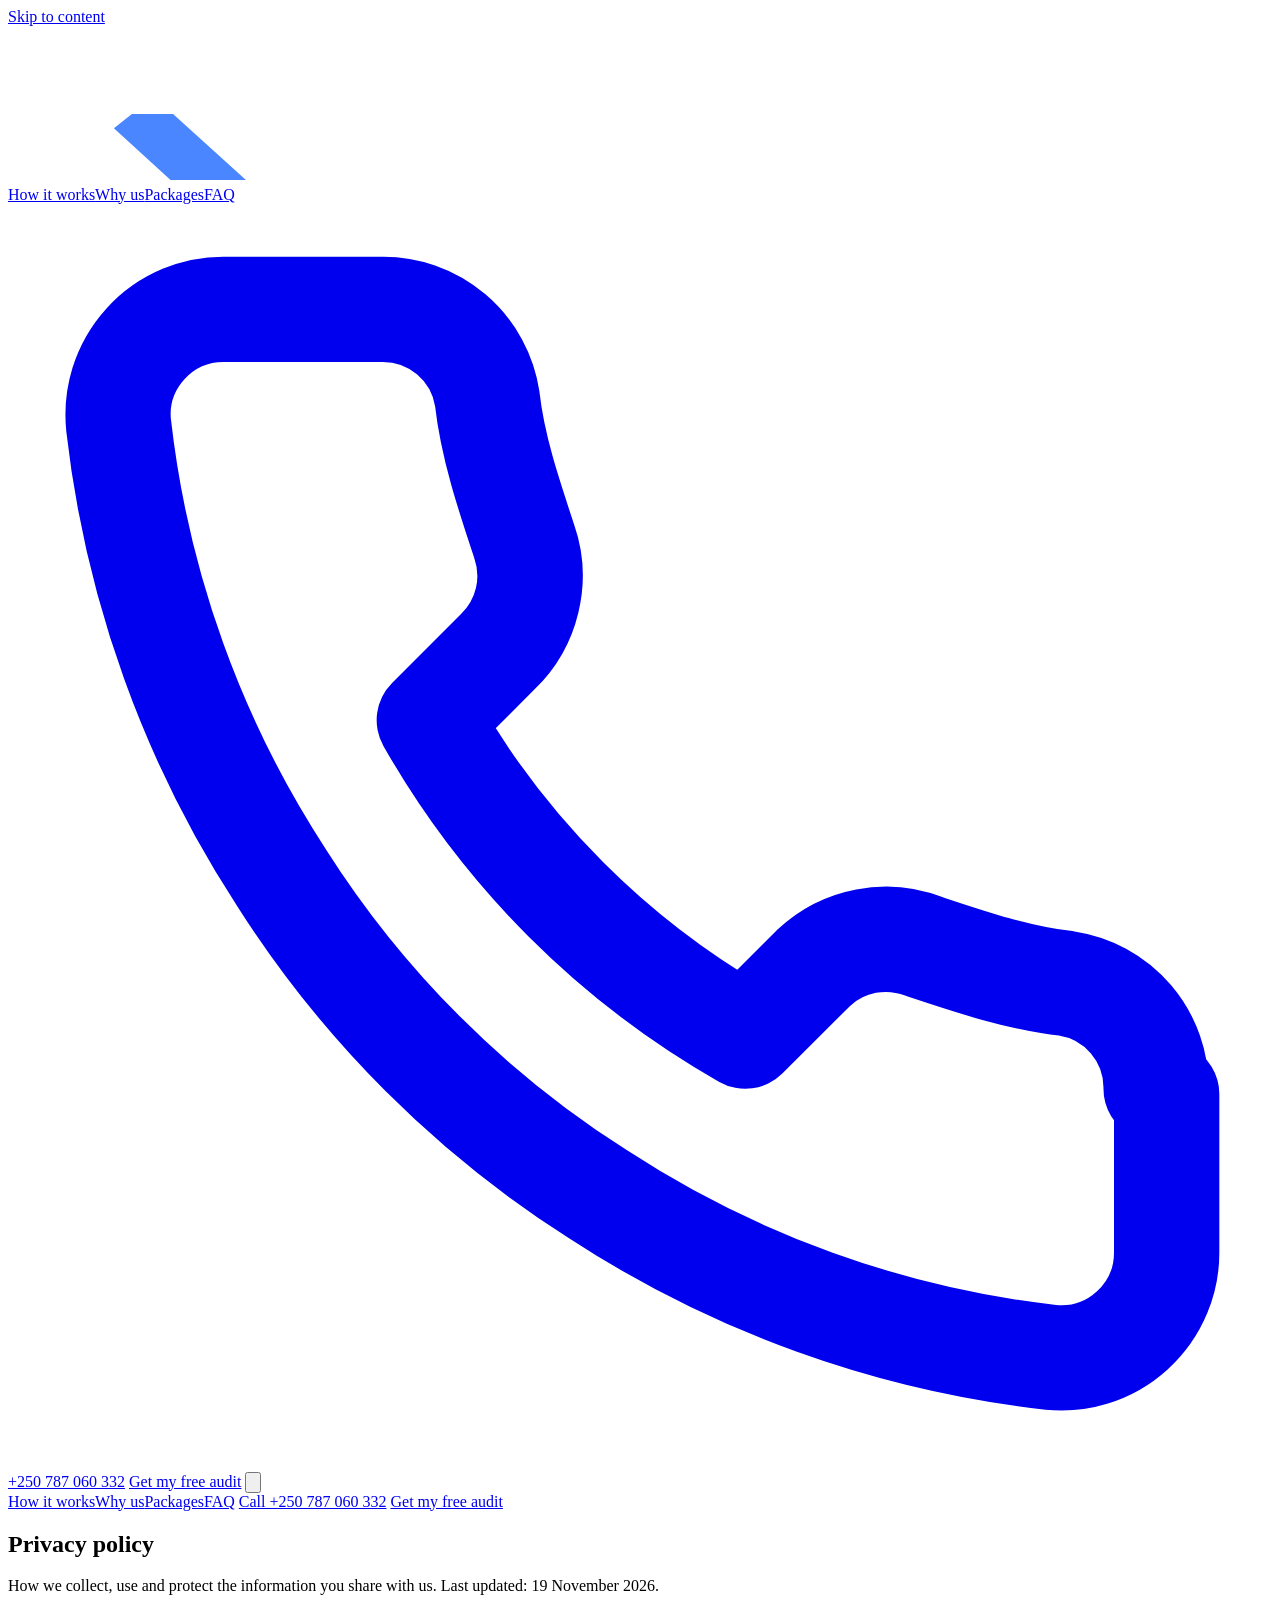
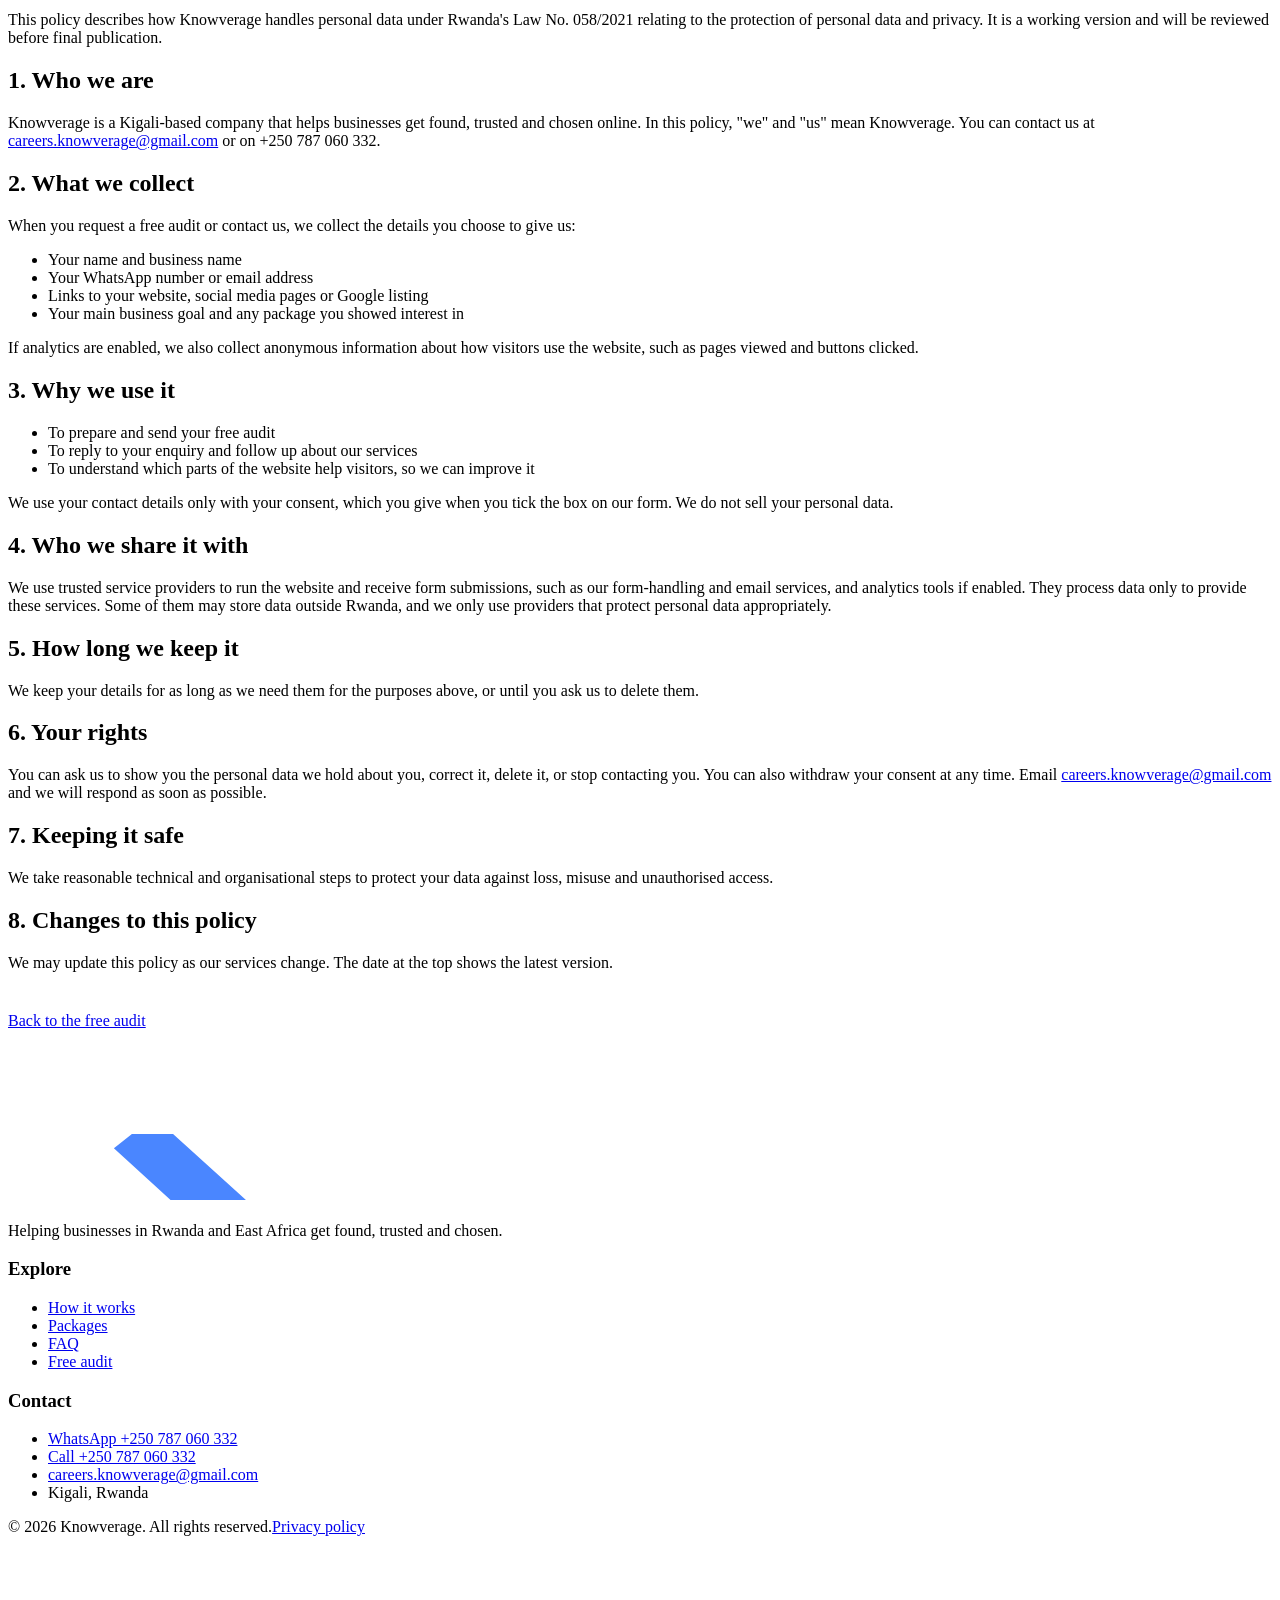
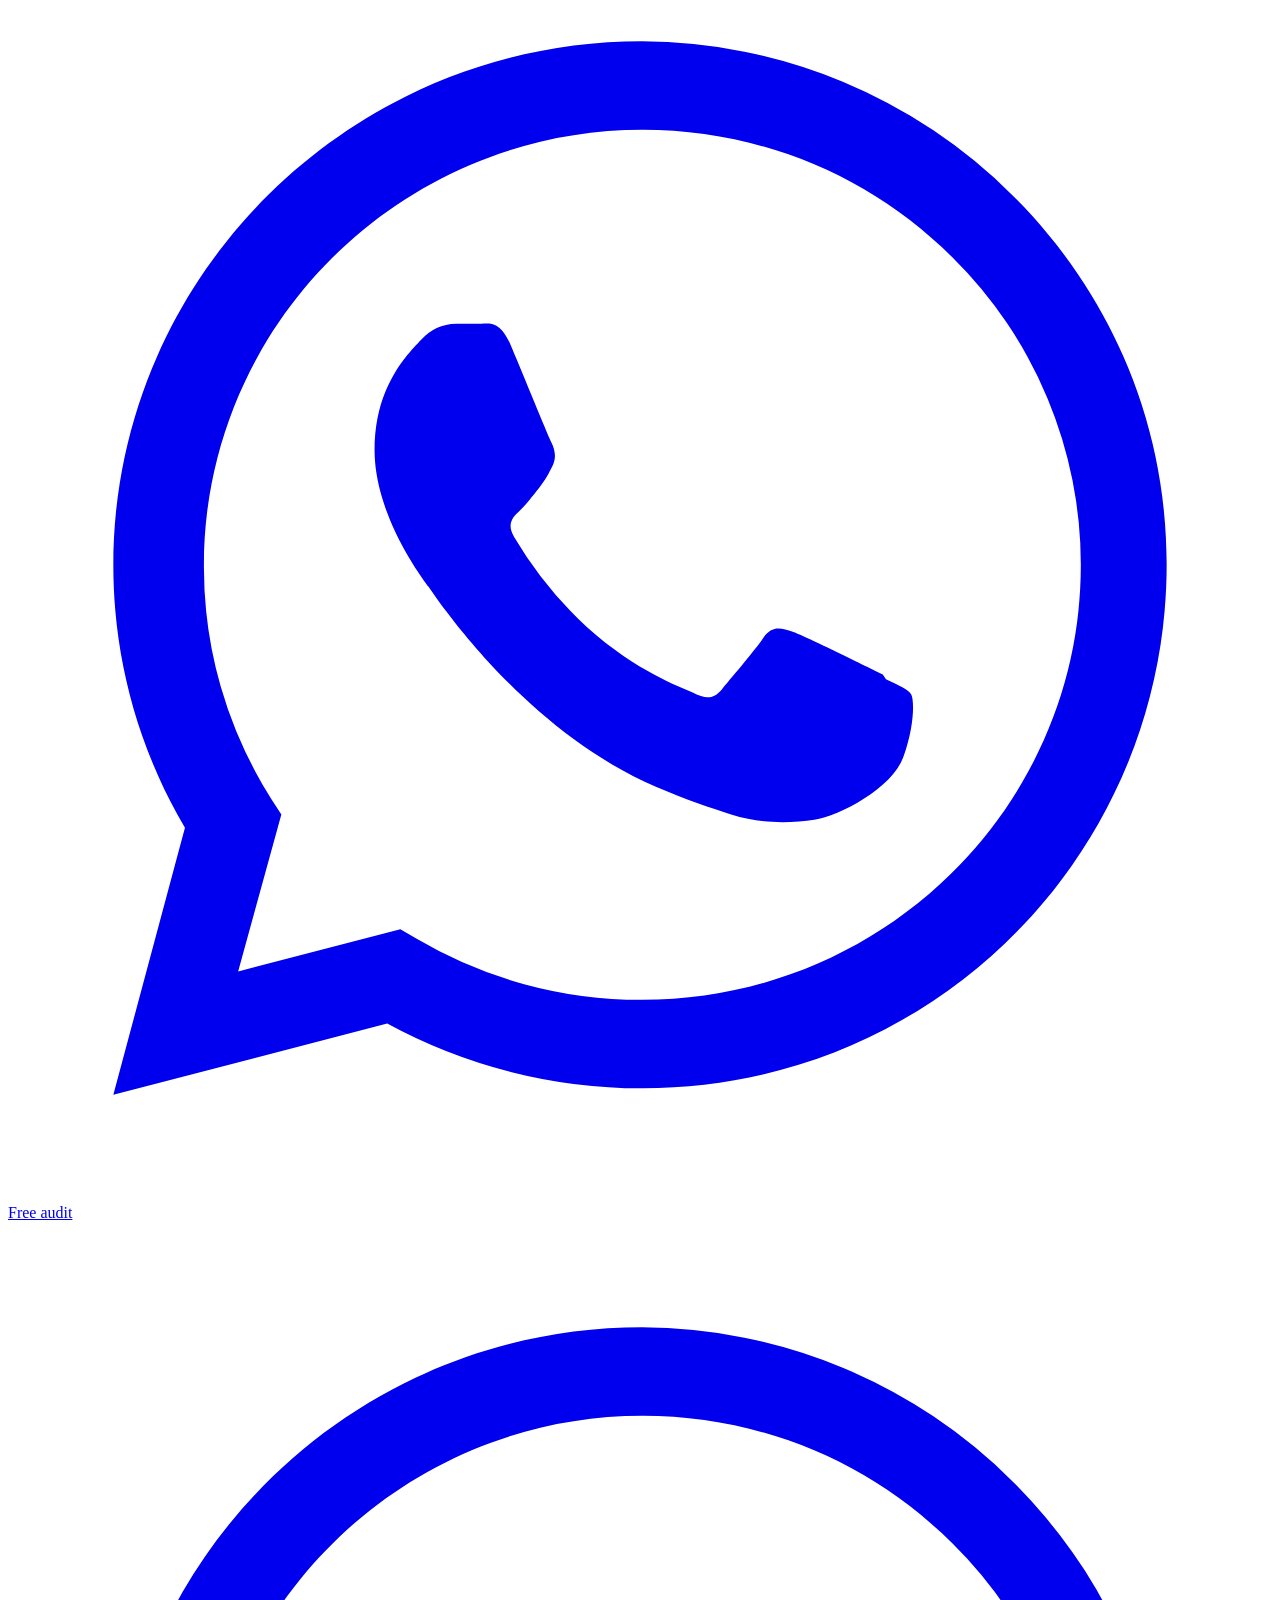
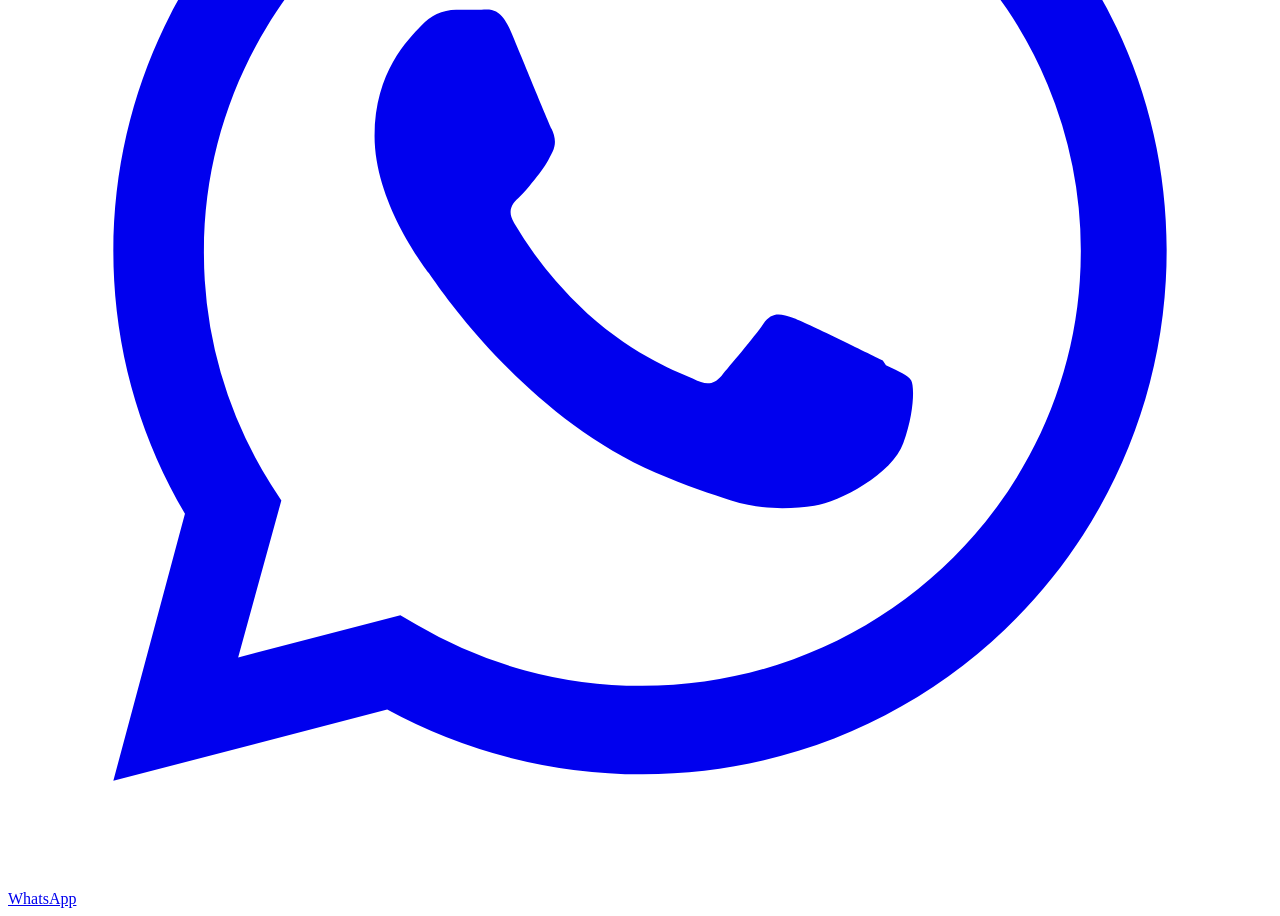
==== privacy.html @ a7b49071 "Added all files including assets used." ====
<!doctype html>
<html lang="en">
<head>
  <meta charset="utf-8">
  <meta name="viewport" content="width=device-width, initial-scale=1">
  <title>Privacy Policy | Knowverage</title>
  <meta name="description" content="How Knowverage collects, uses and protects the personal data you share through our website.">
  <link rel="canonical" href="https://asifiweafisa.github.io/knowverage-website/privacy.html">
  <meta name="theme-color" content="#0B1F3A">
  <link rel="icon" type="image/svg+xml" href="assets/favicon.svg">
  <link rel="icon" type="image/png" sizes="32x32" href="assets/favicon-32.png">
  <link rel="apple-touch-icon" href="assets/apple-touch-icon.png">
  <link rel="preconnect" href="https://fonts.googleapis.com">
  <link rel="preconnect" href="https://fonts.gstatic.com" crossorigin>
  <link rel="stylesheet" href="https://fonts.googleapis.com/css2?family=Inter:wght@400;500;600;700;800&display=swap">
  <link rel="stylesheet" href="assets/site.css">
  <script>document.documentElement.classList.add("js");</script>
  
</head>
<body>
  <a class="skip-link" href="#main">Skip to content</a>
  <header class="site-header">
    <div class="container header-inner">
      <a class="brand" href="index.html" aria-label="Knowverage home"><svg viewBox="96.5 55.5 499.5 61.5" role="img" aria-label="Knowverage"><path fill="#FFFFFF" d="M190.1 56.48H161.02c-1.64 0-3.18.57-4.68 1.73L96.98 107.44v8.39l55.42.26-23.16-20.47 14.77-11.71c.99-.71 2.15-1.08 3.49-1.08l8.59-.26L190.1 56.48Z"/><path fill="#FFFFFF" d="M121.62 55.97L96.98 75.16V99.56l24.63-20.69V55.97Z"/><path fill="#4A86FF" d="M138.34 95.88l22.39 20.47h29.79l-28.8-26.11H145.46l-7.11 5.64Z"/><g transform="translate(130.62,-194.27) scale(1.9)"><path fill="#FFFFFF" d="M43.15 142.76c0-.17.09-.26.26-.26h2.04c.17 0 .26.08.26.26v9.67c0 .2-.08.28-.26.28H43.41c-.17 0-.26-.09-.26-.26v-9.69Zm9.47-.26h3.43l-5.73 4.48c-.08.08-.08.17 0 .23l6.61 5.5H53.76c-.11 0-.23-.03-.31-.11l-3.4-2.61c-.14-.08-.25-.08-.43 0l-1.36.91c-.2.14-.31.08-.37-.11l-1.11-3.49c-.06-.14 0-.28.14-.4l5.7-4.39Z"/><path fill="#FFFFFF" d="M67.67 142.71c0-.14.08-.2.23-.2h1.9c.14 0 .28.06.37.14l7.46 6.46c.11.11.17.08.17-.06l-.03-6.35c.03-.14.08-.2.25-.2h1.76c.14 0 .23.08.23.23l-.03 9.75c.03.14-.06.23-.2.23H77.85c-.11 0-.26-.06-.34-.14l-7.34-6.63c-.11-.08-.14-.06-.14.09L70 152.49c0 .14-.06.23-.2.23H67.87c-.14 0-.2-.09-.2-.23v-9.78Z"/><path fill="#FFFFFF" d="M93.5 142.51h6.09c1.87 0 3.4 1.5 3.4 3.37v3.49c0 1.87-1.53 3.4-3.4 3.4H93.5c-1.87 0-3.37-1.53-3.37-3.4v-3.49c0-1.87 1.5-3.37 3.37-3.37Zm.65 2.13c-.99 0-1.81.82-1.81 1.81v2.49c0 .99.82 1.82 1.81 1.82H98.8c1.02 0 1.84-.82 1.84-1.82v-2.49c0-.99-.82-1.81-1.84-1.81H94.15Z"/><path fill="#FFFFFF" d="M111.44 142.65c-.03-.08 0-.14.11-.14h1.79c.11 0 .2.06.25.14l3.12 5.87c.06.11.14.11.17 0l2.89-5.87c.06-.08.14-.14.25-.14h1.42c.14 0 .23.06.28.14l2.86 5.87c.06.11.11.11.17 0l3.12-5.87c.09-.08.17-.14.28-.14h1.76c.14 0 .17.06.11.17l-4.48 9.86c-.03.11-.11.17-.23.17H124.2c-.11 0-.2-.06-.23-.14l-3.15-6.35c-.06-.11-.08-.11-.14 0l-3.15 6.32c-.06.11-.11.17-.23.17h-1.16c-.11 0-.17-.06-.23-.17l-4.48-9.89Z"/><path fill="#FFFFFF" d="M136.3 142.65c-.06-.08-.03-.14.08-.14h1.96c.11 0 .2.06.28.14l4.05 6.52c.06.11.14.11.2 0l4.03-6.52c.06-.08.14-.14.26-.14h1.9c.14 0 .17.06.11.14l-5.53 9.89c-.06.11-.14.17-.26.17h-1.22c-.11 0-.2-.06-.26-.14l-5.61-9.92Z"/><path fill="#FFFFFF" d="M156.62 142.51h9.01c.2 0 .4.17.4.37v1.28c0 .2-.2.4-.4.4h-9.01c-.2 0-.37-.2-.37-.4v-1.28c0-.2.17-.37.37-.37Zm0 4.11h9.01c.2 0 .4.17.4.4v1.22c0 .23-.2.4-.4.4h-9.01c-.2 0-.37-.17-.37-.4v-1.22c0-.23.17-.4.37-.4Zm0 4.14h9.01c.2 0 .4.17.4.4v1.22c0 .2-.2.4-.4.4h-9.01c-.2 0-.37-.2-.37-.4v-1.22c0-.23.17-.4.37-.4Z"/><path fill="#FFFFFF" d="M174.4 142.51h7.26c2.3 0 3.46 1.08 3.46 3.26 0 2.04-.77 3.23-2.27 3.51l2.27 3.43h-2.64l-2.98-3.26h-3.06l-.26 3.26H174.2v-5.19h7.37c.88 0 1.33-.48 1.33-1.45 0-.99-.45-1.47-1.3-1.47l-7.48-.03v-1.79c0-.2.11-.28.31-.28h-.03Z"/><path fill="#FFFFFF" d="M192.97 152.54c-.03.11 0 .17.11.17h1.73c.11 0 .23-.06.28-.14l4.17-6.63c.06-.08.14-.08.2.03l4.17 6.58c.06.11.17.17.28.17h1.7c.14 0 .17-.06.11-.14l-5.53-9.92c-.06-.08-.14-.14-.25-.14h-1.19c-.11 0-.17.06-.23.14l-5.56 9.89Z"/><path fill="#FFFFFF" d="M217.03 142.51h7.65v2.07h-7.65c-.85 0-1.28.57-1.28 1.62l-.03 2.52c.03 1.33.45 2.01 1.33 2.01l5.81-.03c.23.03.34-.08.34-.31v-1.36h-3.35l-.06-2.01h5.21c.2 0 .28.14.28.37v3.71c0 1.11-.74 1.67-2.18 1.67h-6.09c-2.41 0-3.63-1.22-3.63-3.66v-2.92c0-2.47 1.22-3.68 3.66-3.68h-.03Z"/><path fill="#FFFFFF" d="M235.06 142.51h8.93c.2 0 .4.17.4.37v1.28c0 .2-.2.4-.4.4h-8.93c-.2 0-.37-.2-.37-.4v-1.28c0-.2.17-.37.37-.37Zm0 4.11h8.93c.2 0 .4.17.4.4v1.22c0 .23-.2.4-.4.4h-8.93c-.2 0-.37-.17-.37-.4v-1.22c0-.23.17-.4.37-.4Zm0 4.14h8.93c.2 0 .4.17.4.4v1.22c0 .2-.2.4-.4.4h-8.93c-.2 0-.37-.2-.37-.4v-1.22c0-.23.17-.4.37-.4Z"/></g></svg></a>
      <nav class="nav" aria-label="Main"><a href="index.html#how-it-works">How it works</a><a href="index.html#why-us">Why us</a><a href="index.html#packages">Packages</a><a href="index.html#faq">FAQ</a></nav>
      <div class="header-actions">
        <a class="header-phone" href="tel:+250787060332" data-cta="header_phone"><svg viewBox="0 0 24 24" fill="none" stroke="currentColor" stroke-width="2" stroke-linecap="round" stroke-linejoin="round" aria-hidden="true"><path d="M22 16.9v3a2 2 0 0 1-2.2 2 19.8 19.8 0 0 1-8.6-3.1 19.5 19.5 0 0 1-6-6A19.8 19.8 0 0 1 2.1 4.2 2 2 0 0 1 4.1 2h3a2 2 0 0 1 2 1.7c.1.9.4 1.8.7 2.7a2 2 0 0 1-.5 2.1L8 9.8a16 16 0 0 0 6 6l1.3-1.3a2 2 0 0 1 2.1-.4c.9.3 1.8.6 2.7.7a2 2 0 0 1 1.7 2Z"/></svg> +250 787 060 332</a>
        <a class="btn btn-primary btn-sm" href="index.html#free-audit" data-cta="header_audit">Get my free audit</a>
        <button class="menu-toggle" type="button" aria-expanded="false" aria-controls="mobile-panel" aria-label="Open menu"><svg viewBox="0 0 24 24" fill="none" stroke="currentColor" stroke-width="2" stroke-linecap="round" stroke-linejoin="round" aria-hidden="true"><path d="M4 7h16M4 12h16M4 17h16"/></svg></button>
      </div>
    </div>
    <div class="mobile-panel" id="mobile-panel">
      <a href="index.html#how-it-works">How it works</a><a href="index.html#why-us">Why us</a><a href="index.html#packages">Packages</a><a href="index.html#faq">FAQ</a>
      <a href="tel:+250787060332" data-cta="menu_phone">Call +250 787 060 332</a>
      <a class="btn btn-primary" href="index.html#free-audit" data-cta="menu_audit">Get my free audit</a>
    </div>
  </header>
  <main id="main">
    <section class="page-hero">
      <div class="container">
        <h1>Privacy policy</h1>
        <p>How we collect, use and protect the information you share with us. Last updated: 19 November 2026.</p>
      </div>
    </section>
    <div class="prose">
      <p class="notice">This policy describes how Knowverage handles personal data under Rwanda's Law No. 058/2021 relating to the protection of personal data and privacy. It is a working version and will be reviewed before final publication.</p>

      <h2>1. Who we are</h2>
      <p>Knowverage is a Kigali-based company that helps businesses get found, trusted and chosen online. In this policy, "we" and "us" mean Knowverage. You can contact us at <a href="mailto:careers.knowverage@gmail.com">careers.knowverage@gmail.com</a> or on +250 787 060 332.</p>

      <h2>2. What we collect</h2>
      <p>When you request a free audit or contact us, we collect the details you choose to give us:</p>
      <ul>
        <li>Your name and business name</li>
        <li>Your WhatsApp number or email address</li>
        <li>Links to your website, social media pages or Google listing</li>
        <li>Your main business goal and any package you showed interest in</li>
      </ul>
      <p>If analytics are enabled, we also collect anonymous information about how visitors use the website, such as pages viewed and buttons clicked.</p>

      <h2>3. Why we use it</h2>
      <ul>
        <li>To prepare and send your free audit</li>
        <li>To reply to your enquiry and follow up about our services</li>
        <li>To understand which parts of the website help visitors, so we can improve it</li>
      </ul>
      <p>We use your contact details only with your consent, which you give when you tick the box on our form. We do not sell your personal data.</p>

      <h2>4. Who we share it with</h2>
      <p>We use trusted service providers to run the website and receive form submissions, such as our form-handling and email services, and analytics tools if enabled. They process data only to provide these services. Some of them may store data outside Rwanda, and we only use providers that protect personal data appropriately.</p>

      <h2>5. How long we keep it</h2>
      <p>We keep your details for as long as we need them for the purposes above, or until you ask us to delete them.</p>

      <h2>6. Your rights</h2>
      <p>You can ask us to show you the personal data we hold about you, correct it, delete it, or stop contacting you. You can also withdraw your consent at any time. Email <a href="mailto:careers.knowverage@gmail.com">careers.knowverage@gmail.com</a> and we will respond as soon as possible.</p>

      <h2>7. Keeping it safe</h2>
      <p>We take reasonable technical and organisational steps to protect your data against loss, misuse and unauthorised access.</p>

      <h2>8. Changes to this policy</h2>
      <p>We may update this policy as our services change. The date at the top shows the latest version.</p>

      <p style="margin-top:40px"><a class="btn btn-primary" href="index.html#free-audit">Back to the free audit</a></p>
    </div>
  </main>
  <footer class="site-footer">
    <div class="container">
      <div class="footer-grid">
        <div class="footer-brand"><svg viewBox="96.5 55.5 499.5 61.5" role="img" aria-label="Knowverage"><path fill="#FFFFFF" d="M190.1 56.48H161.02c-1.64 0-3.18.57-4.68 1.73L96.98 107.44v8.39l55.42.26-23.16-20.47 14.77-11.71c.99-.71 2.15-1.08 3.49-1.08l8.59-.26L190.1 56.48Z"/><path fill="#FFFFFF" d="M121.62 55.97L96.98 75.16V99.56l24.63-20.69V55.97Z"/><path fill="#4A86FF" d="M138.34 95.88l22.39 20.47h29.79l-28.8-26.11H145.46l-7.11 5.64Z"/><g transform="translate(130.62,-194.27) scale(1.9)"><path fill="#FFFFFF" d="M43.15 142.76c0-.17.09-.26.26-.26h2.04c.17 0 .26.08.26.26v9.67c0 .2-.08.28-.26.28H43.41c-.17 0-.26-.09-.26-.26v-9.69Zm9.47-.26h3.43l-5.73 4.48c-.08.08-.08.17 0 .23l6.61 5.5H53.76c-.11 0-.23-.03-.31-.11l-3.4-2.61c-.14-.08-.25-.08-.43 0l-1.36.91c-.2.14-.31.08-.37-.11l-1.11-3.49c-.06-.14 0-.28.14-.4l5.7-4.39Z"/><path fill="#FFFFFF" d="M67.67 142.71c0-.14.08-.2.23-.2h1.9c.14 0 .28.06.37.14l7.46 6.46c.11.11.17.08.17-.06l-.03-6.35c.03-.14.08-.2.25-.2h1.76c.14 0 .23.08.23.23l-.03 9.75c.03.14-.06.23-.2.23H77.85c-.11 0-.26-.06-.34-.14l-7.34-6.63c-.11-.08-.14-.06-.14.09L70 152.49c0 .14-.06.23-.2.23H67.87c-.14 0-.2-.09-.2-.23v-9.78Z"/><path fill="#FFFFFF" d="M93.5 142.51h6.09c1.87 0 3.4 1.5 3.4 3.37v3.49c0 1.87-1.53 3.4-3.4 3.4H93.5c-1.87 0-3.37-1.53-3.37-3.4v-3.49c0-1.87 1.5-3.37 3.37-3.37Zm.65 2.13c-.99 0-1.81.82-1.81 1.81v2.49c0 .99.82 1.82 1.81 1.82H98.8c1.02 0 1.84-.82 1.84-1.82v-2.49c0-.99-.82-1.81-1.84-1.81H94.15Z"/><path fill="#FFFFFF" d="M111.44 142.65c-.03-.08 0-.14.11-.14h1.79c.11 0 .2.06.25.14l3.12 5.87c.06.11.14.11.17 0l2.89-5.87c.06-.08.14-.14.25-.14h1.42c.14 0 .23.06.28.14l2.86 5.87c.06.11.11.11.17 0l3.12-5.87c.09-.08.17-.14.28-.14h1.76c.14 0 .17.06.11.17l-4.48 9.86c-.03.11-.11.17-.23.17H124.2c-.11 0-.2-.06-.23-.14l-3.15-6.35c-.06-.11-.08-.11-.14 0l-3.15 6.32c-.06.11-.11.17-.23.17h-1.16c-.11 0-.17-.06-.23-.17l-4.48-9.89Z"/><path fill="#FFFFFF" d="M136.3 142.65c-.06-.08-.03-.14.08-.14h1.96c.11 0 .2.06.28.14l4.05 6.52c.06.11.14.11.2 0l4.03-6.52c.06-.08.14-.14.26-.14h1.9c.14 0 .17.06.11.14l-5.53 9.89c-.06.11-.14.17-.26.17h-1.22c-.11 0-.2-.06-.26-.14l-5.61-9.92Z"/><path fill="#FFFFFF" d="M156.62 142.51h9.01c.2 0 .4.17.4.37v1.28c0 .2-.2.4-.4.4h-9.01c-.2 0-.37-.2-.37-.4v-1.28c0-.2.17-.37.37-.37Zm0 4.11h9.01c.2 0 .4.17.4.4v1.22c0 .23-.2.4-.4.4h-9.01c-.2 0-.37-.17-.37-.4v-1.22c0-.23.17-.4.37-.4Zm0 4.14h9.01c.2 0 .4.17.4.4v1.22c0 .2-.2.4-.4.4h-9.01c-.2 0-.37-.2-.37-.4v-1.22c0-.23.17-.4.37-.4Z"/><path fill="#FFFFFF" d="M174.4 142.51h7.26c2.3 0 3.46 1.08 3.46 3.26 0 2.04-.77 3.23-2.27 3.51l2.27 3.43h-2.64l-2.98-3.26h-3.06l-.26 3.26H174.2v-5.19h7.37c.88 0 1.33-.48 1.33-1.45 0-.99-.45-1.47-1.3-1.47l-7.48-.03v-1.79c0-.2.11-.28.31-.28h-.03Z"/><path fill="#FFFFFF" d="M192.97 152.54c-.03.11 0 .17.11.17h1.73c.11 0 .23-.06.28-.14l4.17-6.63c.06-.08.14-.08.2.03l4.17 6.58c.06.11.17.17.28.17h1.7c.14 0 .17-.06.11-.14l-5.53-9.92c-.06-.08-.14-.14-.25-.14h-1.19c-.11 0-.17.06-.23.14l-5.56 9.89Z"/><path fill="#FFFFFF" d="M217.03 142.51h7.65v2.07h-7.65c-.85 0-1.28.57-1.28 1.62l-.03 2.52c.03 1.33.45 2.01 1.33 2.01l5.81-.03c.23.03.34-.08.34-.31v-1.36h-3.35l-.06-2.01h5.21c.2 0 .28.14.28.37v3.71c0 1.11-.74 1.67-2.18 1.67h-6.09c-2.41 0-3.63-1.22-3.63-3.66v-2.92c0-2.47 1.22-3.68 3.66-3.68h-.03Z"/><path fill="#FFFFFF" d="M235.06 142.51h8.93c.2 0 .4.17.4.37v1.28c0 .2-.2.4-.4.4h-8.93c-.2 0-.37-.2-.37-.4v-1.28c0-.2.17-.37.37-.37Zm0 4.11h8.93c.2 0 .4.17.4.4v1.22c0 .23-.2.4-.4.4h-8.93c-.2 0-.37-.17-.37-.4v-1.22c0-.23.17-.4.37-.4Zm0 4.14h8.93c.2 0 .4.17.4.4v1.22c0 .2-.2.4-.4.4h-8.93c-.2 0-.37-.2-.37-.4v-1.22c0-.23.17-.4.37-.4Z"/></g></svg><p>Helping businesses in Rwanda and East Africa get found, trusted and chosen.</p></div>
        <div><h3>Explore</h3><ul>
          <li><a href="index.html#how-it-works">How it works</a></li><li><a href="index.html#packages">Packages</a></li>
          <li><a href="index.html#faq">FAQ</a></li><li><a href="index.html#free-audit">Free audit</a></li></ul></div>
        <div><h3>Contact</h3><ul>
          <li><a href="https://wa.me/250787060332?text=Hello%20Knowverage%2C%20I%20would%20like%20a%20free%20audit%20for%20my%20business." target="_blank" rel="noopener" data-cta="footer_whatsapp">WhatsApp +250 787 060 332</a></li>
          <li><a href="tel:+250787060332" data-cta="footer_phone">Call +250 787 060 332</a></li>
          <li><a href="mailto:careers.knowverage@gmail.com" data-cta="footer_email">careers.knowverage@gmail.com</a></li>
          <li>Kigali, Rwanda</li></ul></div>
        
      </div>
      <div class="footer-bottom"><span>© 2026 Knowverage. All rights reserved.</span><a href="privacy.html">Privacy policy</a></div>
    </div>
  </footer>
  <a class="wa-float" href="https://wa.me/250787060332?text=Hello%20Knowverage%2C%20I%20would%20like%20a%20free%20audit%20for%20my%20business." target="_blank" rel="noopener" aria-label="Chat with Knowverage on WhatsApp" data-cta="float_whatsapp"><svg viewBox="0 0 24 24" aria-hidden="true"><path fill="currentColor" d="M12.04 2C6.5 2 2 6.46 2 11.95c0 1.76.47 3.47 1.36 4.98L2 22l5.2-1.35a10.1 10.1 0 0 0 4.84 1.23h.01C17.58 21.88 22 17.42 22 11.93 22 9.28 20.96 6.8 19.08 4.93A10 10 0 0 0 12.04 2Zm0 18.2h-.01a8.4 8.4 0 0 1-4.27-1.16l-.31-.18-3.08.8.82-2.98-.2-.31a8.2 8.2 0 0 1-1.27-4.42c0-4.56 3.74-8.27 8.33-8.27 2.22 0 4.31.86 5.88 2.42a8.2 8.2 0 0 1 2.44 5.85c0 4.56-3.74 8.25-8.33 8.25Zm4.57-6.18c-.25-.12-1.48-.73-1.71-.81-.23-.08-.4-.12-.56.12-.17.25-.65.81-.79.98-.15.17-.29.19-.54.06-.25-.12-1.06-.39-2.01-1.24a7.6 7.6 0 0 1-1.39-1.72c-.15-.25-.02-.38.11-.5.11-.11.25-.29.37-.44.12-.15.17-.25.25-.41.08-.17.04-.31-.02-.44-.06-.12-.56-1.34-.77-1.84-.2-.48-.41-.42-.56-.42h-.48a.92.92 0 0 0-.67.31c-.23.25-.88.86-.88 2.09s.9 2.43 1.03 2.6c.12.17 1.78 2.7 4.3 3.79.6.26 1.07.41 1.44.53.6.19 1.15.16 1.58.1.48-.07 1.48-.6 1.69-1.19.21-.58.21-1.08.15-1.19-.06-.1-.23-.17-.48-.29Z"/></svg></a>
  <div class="mobile-bar">
    <a class="btn btn-primary" href="index.html#free-audit" data-cta="bar_audit">Free audit</a>
    <a class="btn btn-wa" href="https://wa.me/250787060332?text=Hello%20Knowverage%2C%20I%20would%20like%20a%20free%20audit%20for%20my%20business." target="_blank" rel="noopener" data-cta="bar_whatsapp"><svg viewBox="0 0 24 24" aria-hidden="true"><path fill="currentColor" d="M12.04 2C6.5 2 2 6.46 2 11.95c0 1.76.47 3.47 1.36 4.98L2 22l5.2-1.35a10.1 10.1 0 0 0 4.84 1.23h.01C17.58 21.88 22 17.42 22 11.93 22 9.28 20.96 6.8 19.08 4.93A10 10 0 0 0 12.04 2Zm0 18.2h-.01a8.4 8.4 0 0 1-4.27-1.16l-.31-.18-3.08.8.82-2.98-.2-.31a8.2 8.2 0 0 1-1.27-4.42c0-4.56 3.74-8.27 8.33-8.27 2.22 0 4.31.86 5.88 2.42a8.2 8.2 0 0 1 2.44 5.85c0 4.56-3.74 8.25-8.33 8.25Zm4.57-6.18c-.25-.12-1.48-.73-1.71-.81-.23-.08-.4-.12-.56.12-.17.25-.65.81-.79.98-.15.17-.29.19-.54.06-.25-.12-1.06-.39-2.01-1.24a7.6 7.6 0 0 1-1.39-1.72c-.15-.25-.02-.38.11-.5.11-.11.25-.29.37-.44.12-.15.17-.25.25-.41.08-.17.04-.31-.02-.44-.06-.12-.56-1.34-.77-1.84-.2-.48-.41-.42-.56-.42h-.48a.92.92 0 0 0-.67.31c-.23.25-.88.86-.88 2.09s.9 2.43 1.03 2.6c.12.17 1.78 2.7 4.3 3.79.6.26 1.07.41 1.44.53.6.19 1.15.16 1.58.1.48-.07 1.48-.6 1.69-1.19.21-.58.21-1.08.15-1.19-.06-.1-.23-.17-.48-.29Z"/></svg> WhatsApp</a>
  </div>
  <script src="assets/site.js" defer></script>
</body>
</html>
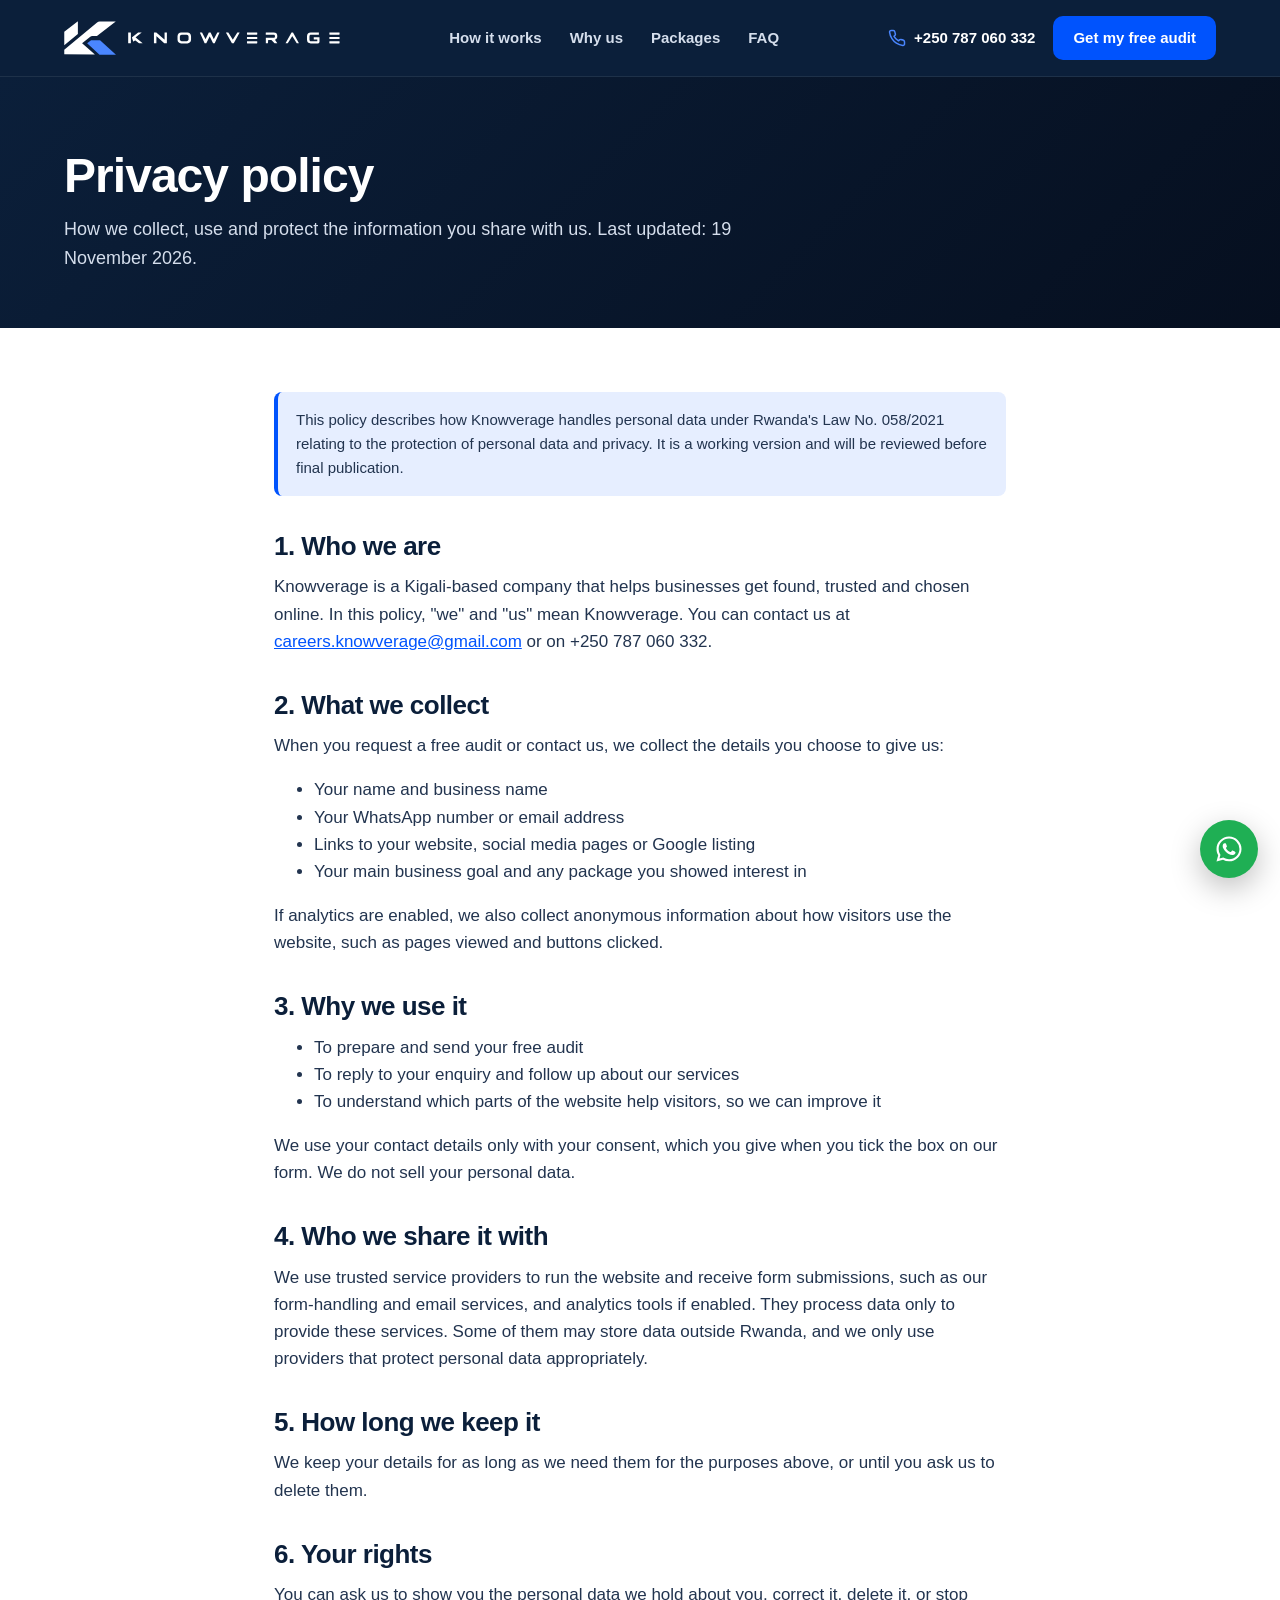
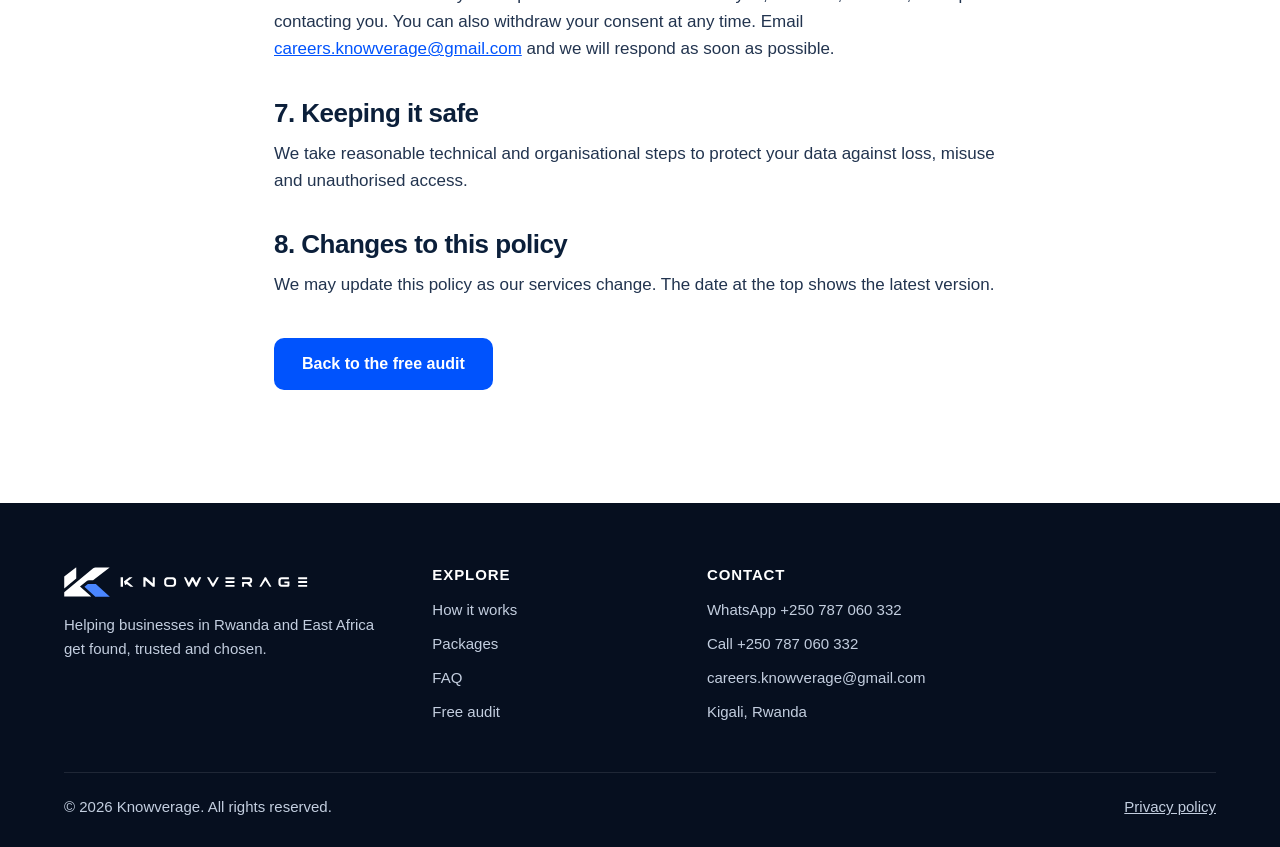
==== commit bf830e39: "updated index, privacy and thank-you pages" ====
--- a/privacy.html
+++ b/privacy.html
@@ -13,7 +13,335 @@
   <link rel="preconnect" href="https://fonts.googleapis.com">
   <link rel="preconnect" href="https://fonts.gstatic.com" crossorigin>
   <link rel="stylesheet" href="https://fonts.googleapis.com/css2?family=Inter:wght@400;500;600;700;800&display=swap">
-  <link rel="stylesheet" href="assets/site.css">
+  <style>/* Knowverage website styles. Colours follow the Knowverage Brand Color Guide. */
+:root {
+  --navy: #0B1F3A;      /* Midnight Navy: headings, body text, dark sections */
+  --royal: #0053FD;     /* Electric Royal: buttons and links on light */
+  --royal-press: #0044D1;
+  --royal-bright: #4A86FF; /* Bright Royal: accents and links on dark */
+  --abyss: #060F1F;
+  --cobalt: #06399C;
+  --white: #FFFFFF;
+  --cloud: #F4F7FB;     /* default light background */
+  --ice: #E6EEFF;
+  --mist: #DFE6F0;      /* borders */
+  --slate: #3F5068;     /* secondary text on light */
+  --steel: #8793A8;     /* captions on dark only */
+  --success: #12A36B;
+  --error: #E5484D;
+  --font: "Inter", "Segoe UI", Helvetica, Arial, sans-serif;
+  --max: 1200px;
+  --radius: 14px;
+  --header-h: 76px;
+}
+
+*, *::before, *::after { box-sizing: border-box; }
+html { scroll-behavior: smooth; scroll-padding-top: calc(var(--header-h) + 12px); }
+body {
+  margin: 0;
+  font-family: var(--font);
+  font-size: 17px;
+  line-height: 1.6;
+  color: var(--navy);
+  background: var(--white);
+  -webkit-font-smoothing: antialiased;
+  text-rendering: optimizeLegibility;
+}
+img, svg { display: block; max-width: 100%; }
+a { color: var(--royal); }
+h1, h2, h3, p, ul { margin-top: 0; }
+h1, h2, h3 { letter-spacing: -0.02em; line-height: 1.12; }
+button, input, select, textarea { font: inherit; }
+:focus-visible { outline: 3px solid var(--royal-bright); outline-offset: 3px; border-radius: 4px; }
+
+.container { width: 100%; max-width: var(--max); margin: 0 auto; padding: 0 24px; }
+.skip-link {
+  position: absolute; left: 16px; top: -60px; z-index: 200;
+  background: var(--white); color: var(--navy); padding: 10px 16px; border-radius: 8px; font-weight: 700;
+}
+.skip-link:focus { top: 12px; }
+
+/* ---------- Buttons ---------- */
+.btn {
+  display: inline-flex; align-items: center; justify-content: center; gap: 10px;
+  min-height: 52px; padding: 0 26px; border-radius: 10px; border: 2px solid transparent;
+  font-size: 16px; font-weight: 700; text-decoration: none; cursor: pointer;
+  transition: background-color .18s ease, border-color .18s ease, color .18s ease, transform .18s ease;
+}
+.btn:hover { transform: translateY(-1px); }
+.btn-primary { background: var(--royal); color: var(--white); }
+.btn-primary:hover { background: var(--royal-press); }
+.btn-outline-light { border-color: rgba(255,255,255,.45); color: var(--white); background: transparent; }
+.btn-outline-light:hover { border-color: var(--white); background: rgba(255,255,255,.06); }
+.btn-outline { border-color: var(--navy); color: var(--navy); background: transparent; }
+.btn-outline:hover { background: var(--navy); color: var(--white); }
+.btn-sm { min-height: 44px; padding: 0 18px; font-size: 15px; }
+.btn svg { width: 20px; height: 20px; flex: none; }
+
+/* ---------- Header ---------- */
+.site-header {
+  position: sticky; top: 0; z-index: 100;
+  background: var(--navy);
+  border-bottom: 1px solid rgba(255,255,255,.08);
+}
+.header-inner { display: flex; align-items: center; justify-content: space-between; gap: 24px; min-height: var(--header-h); }
+.brand { display: inline-flex; align-items: center; }
+.brand svg { height: 34px; width: auto; }
+.nav { display: flex; align-items: center; gap: 28px; }
+.nav a { color: #D5DEEC; text-decoration: none; font-size: 15px; font-weight: 600; }
+.nav a:hover { color: var(--white); }
+.header-actions { display: flex; align-items: center; gap: 18px; }
+.header-phone { color: var(--white); text-decoration: none; font-size: 15px; font-weight: 600; display: inline-flex; align-items: center; gap: 8px; }
+.header-phone svg { width: 18px; height: 18px; color: var(--royal-bright); }
+.menu-toggle {
+  display: none; width: 46px; height: 46px; border-radius: 10px; border: 1px solid rgba(255,255,255,.25);
+  background: transparent; color: var(--white); cursor: pointer; align-items: center; justify-content: center;
+}
+.menu-toggle svg { width: 24px; height: 24px; }
+.mobile-panel { display: none; }
+
+/* ---------- Hero ---------- */
+.hero {
+  position: relative; overflow: hidden; color: var(--white);
+  background:
+    radial-gradient(900px 500px at 85% 20%, rgba(0,83,253,.32), rgba(0,83,253,0) 70%),
+    linear-gradient(135deg, var(--navy) 0%, var(--abyss) 100%);
+  padding: 88px 0 72px;
+}
+.hero-shape { position: absolute; right: -120px; bottom: -160px; width: 620px; opacity: .07; pointer-events: none; }
+.hero-grid { position: relative; display: grid; grid-template-columns: 1.15fr .85fr; gap: 56px; align-items: center; }
+.eyebrow {
+  display: inline-flex; align-items: center; gap: 10px; margin-bottom: 22px;
+  font-size: 14px; font-weight: 700; letter-spacing: .08em; text-transform: uppercase; color: var(--royal-bright);
+}
+.eyebrow::before { content: ""; width: 22px; height: 3px; border-radius: 2px; background: currentColor; }
+.hero h1 { font-size: clamp(40px, 5.4vw, 64px); line-height: 1.05; font-weight: 800; margin-bottom: 22px; }
+.hero h1 span { color: var(--royal-bright); }
+.hero-sub { font-size: clamp(18px, 1.6vw, 20px); color: #D5DEEC; max-width: 600px; margin-bottom: 32px; }
+.hero-actions { display: flex; flex-wrap: wrap; gap: 14px; margin-bottom: 32px; }
+.hero-points { list-style: none; padding: 0; margin: 0; display: flex; flex-wrap: wrap; gap: 10px 26px; font-size: 15px; color: #D5DEEC; }
+.hero-points li { display: inline-flex; align-items: center; gap: 8px; }
+.hero-points svg { width: 18px; height: 18px; color: var(--royal-bright); }
+
+.journey-card {
+  background: rgba(255,255,255,.04); border: 1px solid rgba(255,255,255,.12);
+  border-radius: 18px; padding: 26px; backdrop-filter: blur(6px);
+}
+.journey-title { font-size: 14px; font-weight: 700; letter-spacing: .08em; text-transform: uppercase; color: var(--steel); margin-bottom: 18px; }
+.journey-step { display: flex; gap: 16px; align-items: flex-start; padding: 16px; border-radius: 12px; border: 1px solid rgba(255,255,255,.10); background: rgba(6,15,31,.35); }
+.journey-step + .journey-step { margin-top: 12px; }
+.journey-num {
+  flex: none; width: 36px; height: 36px; border-radius: 9px; display: grid; place-items: center;
+  background: rgba(74,134,255,.16); color: var(--royal-bright); font-weight: 800; font-size: 15px;
+}
+.journey-step strong { display: block; font-size: 17px; margin-bottom: 2px; }
+.journey-step span { font-size: 15px; color: #C3CEDF; }
+.journey-step.is-final { background: var(--royal); border-color: var(--royal); }
+.journey-step.is-final .journey-num { background: rgba(255,255,255,.18); color: var(--white); }
+.journey-step.is-final span { color: var(--ice); }
+
+.industries { border-top: 1px solid rgba(255,255,255,.12); margin-top: 56px; padding-top: 26px; display: flex; flex-wrap: wrap; align-items: center; gap: 12px 14px; position: relative; }
+.industries p { margin: 0 10px 0 0; font-size: 15px; color: #C3CEDF; }
+.chip { display: inline-block; padding: 7px 14px; border-radius: 999px; border: 1px solid rgba(255,255,255,.18); font-size: 15px; color: var(--white); }
+
+/* ---------- Sections ---------- */
+.section { padding: 96px 0; }
+.section-cloud { background: var(--cloud); }
+.section-dark { background: var(--navy); color: var(--white); }
+.section-head { max-width: 760px; margin-bottom: 52px; }
+.section-head.center { margin-left: auto; margin-right: auto; text-align: center; }
+.kicker { display: block; font-size: 14px; font-weight: 700; letter-spacing: .08em; text-transform: uppercase; color: var(--royal); margin-bottom: 14px; }
+.section-dark .kicker { color: var(--royal-bright); }
+.section h2 { font-size: clamp(32px, 3.6vw, 46px); font-weight: 800; margin-bottom: 18px; }
+.lead { font-size: 19px; color: var(--slate); }
+.section-dark .lead { color: #D5DEEC; }
+
+/* Problem */
+.problem-grid { display: grid; grid-template-columns: 1.1fr .9fr; gap: 56px; align-items: start; }
+.leak-list { list-style: none; padding: 0; margin: 0; display: grid; gap: 14px; }
+.leak-list li { display: flex; gap: 14px; align-items: flex-start; background: var(--white); border: 1px solid var(--mist); border-radius: var(--radius); padding: 18px 20px; }
+.leak-icon { flex: none; width: 34px; height: 34px; border-radius: 9px; background: #FDECEC; color: #C62F34; display: grid; place-items: center; }
+.leak-icon svg { width: 18px; height: 18px; }
+.leak-list strong { display: block; font-size: 17px; }
+.leak-list span { font-size: 15px; color: var(--slate); }
+
+/* Method */
+.method-grid { display: grid; grid-template-columns: repeat(3, 1fr); gap: 22px; }
+.method-card { position: relative; border: 1px solid var(--mist); border-radius: 16px; padding: 30px 28px; background: var(--white); }
+.method-step { display: inline-flex; align-items: center; gap: 10px; font-size: 14px; font-weight: 800; letter-spacing: .08em; text-transform: uppercase; color: var(--royal); margin-bottom: 18px; }
+.method-step i { display: inline-block; width: 28px; height: 10px; background: var(--royal); transform: skewX(-38deg); border-radius: 2px; }
+.method-card h3 { font-size: 23px; margin-bottom: 12px; }
+.method-card p { color: var(--slate); font-size: 16px; }
+.tick-list { list-style: none; padding: 0; margin: 18px 0 0; display: grid; gap: 10px; }
+.tick-list li { display: flex; gap: 10px; align-items: flex-start; font-size: 16px; }
+.tick-list svg { flex: none; width: 20px; height: 20px; margin-top: 3px; color: var(--royal); }
+
+/* Why us */
+.why-grid { display: grid; grid-template-columns: repeat(4, 1fr); gap: 20px; }
+.why-item { padding: 26px 24px; border-radius: 16px; background: rgba(255,255,255,.04); border: 1px solid rgba(255,255,255,.12); }
+.why-icon { width: 44px; height: 44px; border-radius: 11px; background: rgba(74,134,255,.16); color: var(--royal-bright); display: grid; place-items: center; margin-bottom: 18px; }
+.why-icon svg { width: 22px; height: 22px; }
+.why-item h3 { font-size: 19px; margin-bottom: 8px; }
+.why-item p { margin: 0; font-size: 16px; color: #C3CEDF; }
+
+/* Packages */
+.package-grid { display: grid; grid-template-columns: repeat(3, 1fr); gap: 22px; align-items: stretch; }
+.package { display: flex; flex-direction: column; background: var(--white); border: 1px solid var(--mist); border-radius: 18px; padding: 32px 28px; }
+.package.is-featured { border: 2px solid var(--royal); box-shadow: 0 18px 50px rgba(11,31,58,.10); position: relative; }
+.package-badge { position: absolute; top: -14px; left: 28px; background: var(--royal); color: var(--white); font-size: 13px; font-weight: 700; padding: 5px 12px; border-radius: 999px; }
+.package-type { font-size: 14px; font-weight: 700; letter-spacing: .08em; text-transform: uppercase; color: var(--slate); margin-bottom: 8px; }
+.package h3 { font-size: 26px; margin-bottom: 8px; }
+.package-promise { color: var(--slate); font-size: 16px; min-height: 52px; }
+.price { display: flex; align-items: baseline; gap: 6px; margin: 10px 0 4px; }
+.price strong { font-size: 40px; font-weight: 800; letter-spacing: -0.02em; }
+.price span { color: var(--slate); font-size: 16px; }
+.price-meta { font-size: 15px; color: var(--slate); margin-bottom: 20px; }
+.package .tick-list { margin: 0 0 18px; padding-top: 18px; border-top: 1px solid var(--mist); }
+.scope { border-top: 1px solid var(--mist); margin-top: auto; }
+.scope summary { cursor: pointer; padding: 14px 0; font-weight: 700; font-size: 15px; color: var(--royal); list-style: none; display: flex; justify-content: space-between; align-items: center; }
+.scope summary::-webkit-details-marker { display: none; }
+.scope summary::after { content: "+"; font-size: 22px; line-height: 1; }
+.scope[open] summary::after { content: "−"; }
+.scope ul { margin: 0 0 12px; padding-left: 20px; font-size: 15px; color: var(--slate); display: grid; gap: 6px; }
+.scope p { font-size: 15px; color: var(--slate); margin: 0 0 14px; }
+.package .btn { width: 100%; margin-top: 14px; }
+.packages-note { margin: 34px 0 0; text-align: center; font-size: 17px; color: var(--slate); }
+.packages-note a { font-weight: 700; }
+
+/* Fit */
+.fit-grid { display: grid; grid-template-columns: .9fr 1.1fr; gap: 56px; align-items: center; }
+.fit-list { list-style: none; padding: 0; margin: 0; display: grid; gap: 14px; }
+.fit-list li { display: flex; gap: 16px; align-items: center; background: var(--white); border: 1px solid var(--mist); border-radius: var(--radius); padding: 20px 22px; font-size: 18px; font-weight: 600; }
+.fit-list span { flex: none; width: 36px; height: 36px; border-radius: 9px; background: var(--ice); color: var(--royal); display: grid; place-items: center; font-weight: 800; font-size: 15px; }
+
+/* Next steps */
+.steps { display: grid; grid-template-columns: repeat(3, 1fr); gap: 22px; counter-reset: s; }
+.step { padding: 28px; border-radius: 16px; background: var(--cloud); border: 1px solid var(--mist); }
+.step-num { font-size: 15px; font-weight: 800; color: var(--royal); margin-bottom: 10px; }
+.step h3 { font-size: 20px; margin-bottom: 8px; }
+.step p { margin: 0; color: var(--slate); font-size: 16px; }
+
+/* FAQ */
+.faq { max-width: 860px; margin: 0 auto; display: grid; gap: 12px; }
+.faq details { background: var(--white); border: 1px solid var(--mist); border-radius: var(--radius); padding: 0 22px; }
+.faq summary { cursor: pointer; list-style: none; padding: 20px 0; font-weight: 700; font-size: 18px; display: flex; justify-content: space-between; gap: 18px; align-items: center; }
+.faq summary::-webkit-details-marker { display: none; }
+.faq summary::after { content: "+"; color: var(--royal); font-size: 24px; line-height: 1; flex: none; }
+.faq details[open] summary::after { content: "−"; }
+.faq details p { margin: 0 0 20px; color: var(--slate); }
+
+/* Audit form */
+.audit { background: linear-gradient(135deg, var(--navy) 0%, var(--abyss) 100%); color: var(--white); position: relative; overflow: hidden; }
+.audit-grid { display: grid; grid-template-columns: .9fr 1.1fr; gap: 56px; align-items: start; position: relative; }
+.audit h2 { color: var(--white); }
+.audit .kicker { color: var(--royal-bright); }
+.audit .lead { color: #D5DEEC; }
+.audit-points { list-style: none; padding: 0; margin: 26px 0 30px; display: grid; gap: 12px; }
+.audit-points li { display: flex; gap: 12px; align-items: flex-start; color: #D5DEEC; }
+.audit-points svg { flex: none; width: 20px; height: 20px; margin-top: 3px; color: var(--royal-bright); }
+.contact-lines { display: grid; gap: 10px; font-size: 16px; }
+.contact-lines a { color: var(--white); text-decoration: none; font-weight: 600; display: inline-flex; gap: 10px; align-items: center; }
+.contact-lines a:hover { color: var(--royal-bright); }
+.contact-lines svg { width: 20px; height: 20px; color: var(--royal-bright); }
+.form-card { background: var(--white); color: var(--navy); border-radius: 18px; padding: 34px; box-shadow: 0 30px 80px rgba(0,0,0,.30); }
+.form-card h3 { font-size: 22px; margin-bottom: 6px; }
+.form-card > p { color: var(--slate); font-size: 16px; margin-bottom: 22px; }
+.field { display: grid; gap: 6px; margin-bottom: 16px; }
+.field label { font-size: 15px; font-weight: 700; }
+.field input, .field select {
+  width: 100%; min-height: 50px; padding: 12px 14px; border: 1.5px solid #B8C4D6; border-radius: 10px;
+  background: var(--white); color: var(--navy); font-size: 16px;
+}
+.field input:focus, .field select:focus { outline: none; border-color: var(--royal); box-shadow: 0 0 0 3px rgba(0,83,253,.18); }
+.field input[aria-invalid="true"], .field select[aria-invalid="true"] { border-color: var(--error); }
+.field-row { display: grid; grid-template-columns: 1fr 1fr; gap: 0 16px; }
+.consent { display: flex; gap: 10px; align-items: flex-start; font-size: 15px; color: var(--slate); margin: 4px 0 20px; }
+.consent input { width: 20px; height: 20px; margin-top: 2px; flex: none; accent-color: var(--royal); }
+.form-card .btn { width: 100%; }
+.form-error { min-height: 22px; margin: 12px 0 0; color: #C62F34; font-size: 15px; font-weight: 600; }
+.form-alt { margin: 14px 0 0; text-align: center; font-size: 15px; color: var(--slate); }
+.hp { position: absolute; left: -9999px; width: 1px; height: 1px; overflow: hidden; }
+
+/* Footer */
+.site-footer { background: var(--abyss); color: #C3CEDF; padding: 64px 0 28px; font-size: 15px; }
+.footer-grid { display: grid; grid-template-columns: 1.4fr 1fr 1fr 1fr; gap: 40px; }
+.footer-grid h3 { color: var(--white); font-size: 15px; letter-spacing: .06em; text-transform: uppercase; margin-bottom: 14px; }
+.footer-grid ul { list-style: none; padding: 0; margin: 0; display: grid; gap: 10px; }
+.footer-grid a { color: #C3CEDF; text-decoration: none; }
+.footer-grid a:hover { color: var(--white); }
+.footer-brand svg { height: 30px; width: auto; margin-bottom: 16px; }
+.footer-brand p { max-width: 320px; margin: 0; }
+.footer-bottom { border-top: 1px solid rgba(255,255,255,.10); margin-top: 48px; padding-top: 22px; display: flex; flex-wrap: wrap; justify-content: space-between; gap: 12px; }
+.footer-bottom a { color: #C3CEDF; }
+
+/* WhatsApp float and mobile bar */
+.wa-float {
+  position: fixed; right: 22px; bottom: 22px; z-index: 90; width: 58px; height: 58px; border-radius: 50%;
+  background: #1FAF54; color: var(--white); display: grid; place-items: center; box-shadow: 0 10px 30px rgba(0,0,0,.25);
+}
+.wa-float svg { width: 30px; height: 30px; }
+.mobile-bar { display: none; }
+
+/* Simple pages */
+.page-hero { background: linear-gradient(135deg, var(--navy) 0%, var(--abyss) 100%); color: var(--white); padding: 72px 0 56px; }
+.page-hero h1 { font-size: clamp(34px, 4vw, 48px); font-weight: 800; margin-bottom: 12px; }
+.page-hero p { color: #D5DEEC; margin: 0; max-width: 680px; font-size: 18px; }
+.prose { max-width: 780px; padding: 64px 24px 96px; margin: 0 auto; }
+.prose h2 { font-size: 26px; margin: 36px 0 12px; }
+.prose p, .prose li { color: #22344F; }
+.notice { background: var(--ice); border-left: 4px solid var(--royal); padding: 16px 18px; border-radius: 8px; font-size: 15px; }
+
+/* Reveal: content is visible without JavaScript; motion is an extra */
+.js .reveal { opacity: 0; transform: translateY(16px); transition: opacity .6s ease, transform .6s ease; }
+.js .reveal.is-visible { opacity: 1; transform: none; }
+
+/* ---------- Responsive ---------- */
+@media (max-width: 1080px) {
+  .nav, .header-phone { display: none; }
+  .menu-toggle { display: inline-flex; }
+  .mobile-panel {
+    display: none; position: absolute; left: 0; right: 0; top: 100%;
+    background: var(--navy); border-top: 1px solid rgba(255,255,255,.08); padding: 10px 24px 24px;
+    box-shadow: 0 20px 40px rgba(0,0,0,.3);
+  }
+  .mobile-panel.is-open { display: block; }
+  .mobile-panel a { display: block; padding: 14px 0; border-bottom: 1px solid rgba(255,255,255,.08); color: var(--white); text-decoration: none; font-size: 18px; font-weight: 600; }
+  .mobile-panel a.btn { display: flex; margin-top: 18px; width: 100%; padding: 0 20px; border-bottom: 0; color: var(--white); }
+  .why-grid { grid-template-columns: 1fr 1fr; }
+}
+@media (max-width: 900px) {
+  .hero-grid, .problem-grid, .fit-grid, .audit-grid { grid-template-columns: 1fr; gap: 40px; }
+  .method-grid, .steps { grid-template-columns: 1fr; }
+  .package-grid { grid-template-columns: 1fr; max-width: 560px; margin: 0 auto; }
+  .package-promise { min-height: 0; }
+  .footer-grid { grid-template-columns: 1fr 1fr; }
+}
+@media (max-width: 640px) {
+  body { font-size: 16px; }
+  .section { padding: 72px 0; }
+  .container { padding: 0 20px; }
+  .hero { padding: 56px 0 48px; }
+  .header-actions .btn { display: none; }
+  .brand svg { height: 26px; }
+  .why-grid, .field-row, .footer-grid { grid-template-columns: 1fr; }
+  .hero-actions .btn { width: 100%; }
+  .form-card { padding: 24px 20px; }
+  .wa-float { display: none; }
+  .mobile-bar {
+    display: grid; grid-template-columns: 1fr 1fr; gap: 10px; position: fixed; left: 0; right: 0; bottom: 0; z-index: 90;
+    padding: 10px 12px calc(10px + env(safe-area-inset-bottom)); background: var(--white); border-top: 1px solid var(--mist);
+    box-shadow: 0 -8px 24px rgba(11,31,58,.10);
+  }
+  .mobile-bar .btn { min-height: 48px; padding: 0 12px; font-size: 15px; }
+  .mobile-bar .btn-wa { background: #1FAF54; color: var(--white); }
+  body { padding-bottom: 72px; }
+}
+@media (prefers-reduced-motion: reduce) {
+  html { scroll-behavior: auto; }
+  *, *::before, *::after { transition: none !important; animation: none !important; }
+  .js .reveal { opacity: 1; transform: none; }
+}
+</style>
   <script>document.documentElement.classList.add("js");</script>
   
 </head>
@@ -106,6 +434,110 @@
     <a class="btn btn-primary" href="index.html#free-audit" data-cta="bar_audit">Free audit</a>
     <a class="btn btn-wa" href="https://wa.me/250787060332?text=Hello%20Knowverage%2C%20I%20would%20like%20a%20free%20audit%20for%20my%20business." target="_blank" rel="noopener" data-cta="bar_whatsapp"><svg viewBox="0 0 24 24" aria-hidden="true"><path fill="currentColor" d="M12.04 2C6.5 2 2 6.46 2 11.95c0 1.76.47 3.47 1.36 4.98L2 22l5.2-1.35a10.1 10.1 0 0 0 4.84 1.23h.01C17.58 21.88 22 17.42 22 11.93 22 9.28 20.96 6.8 19.08 4.93A10 10 0 0 0 12.04 2Zm0 18.2h-.01a8.4 8.4 0 0 1-4.27-1.16l-.31-.18-3.08.8.82-2.98-.2-.31a8.2 8.2 0 0 1-1.27-4.42c0-4.56 3.74-8.27 8.33-8.27 2.22 0 4.31.86 5.88 2.42a8.2 8.2 0 0 1 2.44 5.85c0 4.56-3.74 8.25-8.33 8.25Zm4.57-6.18c-.25-.12-1.48-.73-1.71-.81-.23-.08-.4-.12-.56.12-.17.25-.65.81-.79.98-.15.17-.29.19-.54.06-.25-.12-1.06-.39-2.01-1.24a7.6 7.6 0 0 1-1.39-1.72c-.15-.25-.02-.38.11-.5.11-.11.25-.29.37-.44.12-.15.17-.25.25-.41.08-.17.04-.31-.02-.44-.06-.12-.56-1.34-.77-1.84-.2-.48-.41-.42-.56-.42h-.48a.92.92 0 0 0-.67.31c-.23.25-.88.86-.88 2.09s.9 2.43 1.03 2.6c.12.17 1.78 2.7 4.3 3.79.6.26 1.07.41 1.44.53.6.19 1.15.16 1.58.1.48-.07 1.48-.6 1.69-1.19.21-.58.21-1.08.15-1.19-.06-.1-.23-.17-.48-.29Z"/></svg> WhatsApp</a>
   </div>
-  <script src="assets/site.js" defer></script>
+  <script>(function () {
+  "use strict";
+
+  // Analytics helper: sends events to GA4 and Meta Pixel only when they are installed.
+  function track(name, params) {
+    params = params || {};
+    if (typeof window.gtag === "function") window.gtag("event", name, params);
+    if (typeof window.fbq === "function") {
+      if (name === "generate_lead") window.fbq("track", "Lead", params);
+      else if (name === "contact") window.fbq("track", "Contact", params);
+    }
+  }
+
+  // Mobile menu
+  var toggle = document.querySelector(".menu-toggle");
+  var panel = document.getElementById("mobile-panel");
+  if (toggle && panel) {
+    toggle.addEventListener("click", function () {
+      var open = panel.classList.toggle("is-open");
+      toggle.setAttribute("aria-expanded", String(open));
+      toggle.setAttribute("aria-label", open ? "Close menu" : "Open menu");
+    });
+    panel.addEventListener("click", function (e) {
+      if (e.target.closest("a")) {
+        panel.classList.remove("is-open");
+        toggle.setAttribute("aria-expanded", "false");
+        toggle.setAttribute("aria-label", "Open menu");
+      }
+    });
+    document.addEventListener("keydown", function (e) {
+      if (e.key === "Escape" && panel.classList.contains("is-open")) {
+        panel.classList.remove("is-open");
+        toggle.setAttribute("aria-expanded", "false");
+        toggle.focus();
+      }
+    });
+  }
+
+  // Gentle reveal on scroll (content stays visible if this never runs)
+  var items = document.querySelectorAll(".reveal");
+  if ("IntersectionObserver" in window) {
+    var io = new IntersectionObserver(function (entries) {
+      entries.forEach(function (entry) {
+        if (entry.isIntersecting) { entry.target.classList.add("is-visible"); io.unobserve(entry.target); }
+      });
+    }, { threshold: 0.1, rootMargin: "0px 0px -40px 0px" });
+    items.forEach(function (el) { io.observe(el); });
+  } else {
+    items.forEach(function (el) { el.classList.add("is-visible"); });
+  }
+
+  // Track WhatsApp, phone, email and CTA clicks
+  document.addEventListener("click", function (e) {
+    var a = e.target.closest("a");
+    if (!a) return;
+    var href = a.getAttribute("href") || "";
+    var label = a.getAttribute("data-cta") || "";
+    if (href.indexOf("wa.me") !== -1) track("contact", { method: "whatsapp", location: label });
+    else if (href.indexOf("tel:") === 0) track("contact", { method: "phone", location: label });
+    else if (href.indexOf("mailto:") === 0) track("contact", { method: "email", location: label });
+    else if (label) track("select_content", { content_type: "cta", item_id: label });
+  });
+
+  // Package buttons remember which package the visitor picked
+  var form = document.getElementById("audit-form");
+  document.querySelectorAll("[data-package]").forEach(function (btn) {
+    btn.addEventListener("click", function () {
+      if (!form) return;
+      var field = form.querySelector('[name="package_interest"]');
+      if (field) field.value = btn.getAttribute("data-package");
+      track("select_item", { item_name: btn.getAttribute("data-package") });
+    });
+  });
+
+  // Audit form: check required fields, then send it for real
+  if (form) {
+    var errorBox = document.getElementById("form-error");
+    form.addEventListener("input", function (e) {
+      if (e.target.matches("input, select")) e.target.removeAttribute("aria-invalid");
+    });
+    form.addEventListener("submit", function (e) {
+      var missing = [];
+      form.querySelectorAll("[required]").forEach(function (f) {
+        var ok = f.type === "checkbox" ? f.checked : f.value.trim() !== "";
+        if (!ok) { missing.push(f); f.setAttribute("aria-invalid", "true"); }
+      });
+      if (missing.length) {
+        e.preventDefault();
+        errorBox.textContent = missing.some(function (f) { return f.type === "checkbox"; }) && missing.length === 1
+          ? "Please tick the box to agree to be contacted."
+          : "Please fill in the highlighted fields.";
+        missing[0].focus();
+        return;
+      }
+      errorBox.textContent = "";
+      var btn = form.querySelector('button[type="submit"]');
+      if (btn) { btn.disabled = true; btn.textContent = "Sending your request..."; }
+      track("generate_lead", { form: "free_audit", package: form.querySelector('[name="package_interest"]').value });
+    });
+  }
+
+  // Thank-you page conversion event
+  if (document.body.getAttribute("data-page") === "thank-you") track("generate_lead_confirmed", { form: "free_audit" });
+})();
+</script>
 </body>
 </html>
